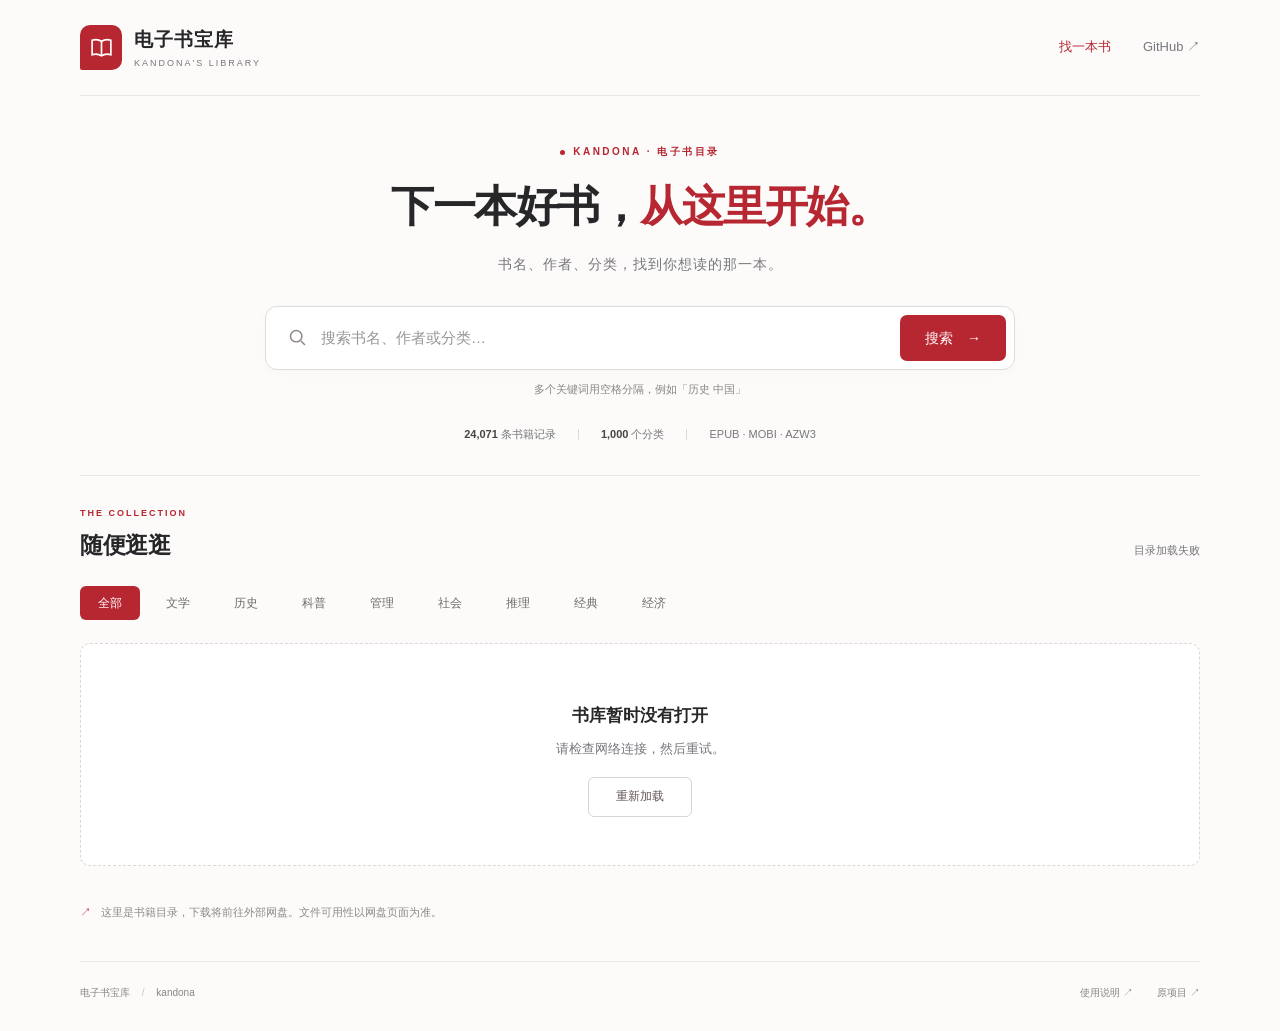
==== docs/index.html @ 30f88bad "Redesign the fork's search page with a minimal red and white library theme" ====
<!DOCTYPE html>
<html lang="zh-CN">
<head>
  <meta charset="UTF-8">
  <meta name="viewport" content="width=device-width, initial-scale=1.0">
  <meta name="description" content="kandona 的电子书宝库：按书名、作者和分类搜索电子书目录。">
  <meta name="theme-color" content="#b72732">
  <title>电子书宝库 · kandona</title>
  <link rel="stylesheet" href="styles.css">
  <script src="search.js" defer></script>
</head>
<body>
  <a class="skip-link" href="#search-input">跳到搜索</a>
  <header class="site-header page-width">
    <a class="brand" href="./" aria-label="电子书宝库首页">
      <span class="brand-icon" aria-hidden="true"><svg viewBox="0 0 24 24" fill="none" stroke="currentColor" stroke-width="1.6"><path d="M12 6c-3-2-6-2-9-1v14c3-1 6-1 9 1 3-2 6-2 9-1V5c-3-1-6-1-9 1Z"/><path d="M12 6v14"/></svg></span>
      <span>电子书宝库<small>KANDONA'S LIBRARY</small></span>
    </a>
    <nav aria-label="主导航"><a class="nav-current" href="#search-input">找一本书</a><a href="https://github.com/kandona/ebook-treasure-chest" target="_blank" rel="noopener noreferrer">GitHub <span aria-hidden="true">↗</span></a></nav>
  </header>
  <main class="page-width">
    <section class="hero" aria-labelledby="page-title">
      <p class="eyebrow"><span aria-hidden="true"></span> KANDONA · 电子书目录</p>
      <h1 id="page-title">下一本好书，<span>从这里开始。</span></h1>
      <p class="hero-description">书名、作者、分类，找到你想读的那一本。</p>
      <form id="search-form" role="search" class="search-form">
        <svg class="search-icon" viewBox="0 0 24 24" fill="none" stroke="currentColor" stroke-width="1.7" aria-hidden="true"><circle cx="10.5" cy="10.5" r="6.5"/><path d="m16 16 4.5 4.5"/></svg>
        <label class="sr-only" for="search-input">搜索书名、作者或分类</label>
        <input id="search-input" type="search" placeholder="搜索书名、作者或分类…" autocomplete="off" aria-describedby="search-hint" enterkeyhint="search">
        <button id="clear-search" class="clear-search" type="button" aria-label="清空搜索" hidden>×</button>
        <button class="search-submit" type="submit">搜索<span aria-hidden="true"> →</span></button>
      </form>
      <p id="search-hint" class="search-hint">多个关键词用空格分隔，例如「历史 中国」</p>
      <div class="library-stats" aria-label="书库概览"><span><strong id="total-books">24,071</strong> 条书籍记录</span><i aria-hidden="true"></i><span><strong id="total-categories">1,000</strong> 个分类</span><i aria-hidden="true"></i><span>EPUB · MOBI · AZW3</span></div>
    </section>
    <section class="collection" aria-labelledby="results-title">
      <div class="section-heading"><div><p class="eyebrow">THE COLLECTION</p><h2 id="results-title">随便逛逛</h2></div><p id="result-count" role="status" aria-live="polite">正在加载书籍目录…</p></div>
      <div id="category-filters" class="category-filters" role="group" aria-label="按分类筛选"><button type="button" class="category-button is-active" data-category="" aria-pressed="true">全部</button><button type="button" class="category-button" data-category="文学" aria-pressed="false">文学</button><button type="button" class="category-button" data-category="历史" aria-pressed="false">历史</button><button type="button" class="category-button" data-category="科普" aria-pressed="false">科普</button><button type="button" class="category-button" data-category="管理" aria-pressed="false">管理</button><button type="button" class="category-button" data-category="社会" aria-pressed="false">社会</button><button type="button" class="category-button" data-category="推理" aria-pressed="false">推理</button><button type="button" class="category-button" data-category="经典" aria-pressed="false">经典</button><button type="button" class="category-button" data-category="经济" aria-pressed="false">经济</button></div>
      <div id="data-notice" class="data-notice" role="status" hidden></div>
      <div id="search-results" class="book-grid" aria-busy="true"><div class="state-panel"><span class="loading-dot" aria-hidden="true"></span><h3>正在打开书库</h3><p>首次访问需要加载目录，请稍候。</p></div></div>
      <div class="more-row"><button id="show-more" class="more-button" type="button" hidden>再看一些 <span aria-hidden="true">↓</span></button></div>
      <noscript><p class="state-panel">请启用 JavaScript 以搜索书籍，也可以前往 <a href="https://github.com/kandona/ebook-treasure-chest/tree/main/md">GitHub 分类目录</a>浏览。</p></noscript>
    </section>
    <aside class="catalog-note"><span aria-hidden="true">↗</span><p>这里是书籍目录，下载将前往外部网盘。文件可用性以网盘页面为准。</p></aside>
  </main>
  <footer class="site-footer page-width"><p>电子书宝库 <span> / </span> kandona</p><div><a href="https://github.com/kandona/ebook-treasure-chest/blob/main/README.md" target="_blank" rel="noopener noreferrer">使用说明 ↗</a><a href="https://github.com/jbiaojerry/ebook-treasure-chest" target="_blank" rel="noopener noreferrer">原项目 ↗</a></div></footer>
</body>
</html>
---- docs/styles.css ----
:root{color-scheme:light;--red:#b72732;--red-hover:#96202a;--red-soft:#fbefef;--ink:#27272a;--muted:#77777d;--line:#e9e7e6;--paper:#fff;--background:#fcfbfa}
*{box-sizing:border-box}html{scroll-behavior:smooth}body{margin:0;background:var(--background);color:var(--ink);font-family:Inter,-apple-system,BlinkMacSystemFont,"Segoe UI","Microsoft YaHei","PingFang SC",sans-serif;line-height:1.6;-webkit-font-smoothing:antialiased}button,input{font:inherit}a{color:inherit;text-decoration:none}button,a,input{-webkit-tap-highlight-color:transparent}button{cursor:pointer}button:disabled{cursor:wait}button:focus-visible,a:focus-visible{outline:3px solid #b7273280;outline-offset:4px}input:focus{outline:none}[hidden]{display:none!important}.page-width{width:min(1120px,calc(100% - 80px));margin-inline:auto}.sr-only{position:absolute;width:1px;height:1px;overflow:hidden;clip-path:inset(50%);white-space:nowrap}.skip-link{position:absolute;top:-60px;left:20px;z-index:5;padding:10px;background:white;color:var(--red)}.skip-link:focus{top:10px}
.site-header{height:96px;display:flex;align-items:center;justify-content:space-between;border-bottom:1px solid var(--line)}.brand{display:flex;align-items:center;gap:12px;font-size:19px;font-weight:700;letter-spacing:1px}.brand-icon{display:grid;place-items:center;width:42px;height:45px;border-radius:10px 10px 10px 2px;background:var(--red);color:white}.brand-icon svg{width:25px;height:25px}.brand small{display:block;margin-top:1px;font-size:9px;letter-spacing:2px;font-weight:500;color:var(--muted)}nav{display:flex;align-items:center;gap:32px;font-size:13px}nav a{padding-block:10px;color:var(--muted)}nav .nav-current{color:var(--red)}nav a:hover{color:var(--red)}
.hero{text-align:center;padding:48px 0 32px}.eyebrow{margin:0 0 15px;color:var(--red);font-size:10px;font-weight:650;letter-spacing:2.5px}.hero .eyebrow{display:flex;justify-content:center;align-items:center;gap:8px}.eyebrow span{width:5px;height:5px;background:var(--red);border-radius:50%}h1{margin:0;font-size:43px;line-height:1.45;letter-spacing:-1.5px;font-weight:750}h1 span{color:var(--red)}.hero-description{margin:16px 0 30px;color:var(--muted);font-size:14px;letter-spacing:1px}.search-form{display:flex;align-items:center;gap:13px;padding:8px 8px 8px 21px;background:var(--paper);border:1px solid #dedbd9;border-radius:12px;max-width:750px;margin:auto;box-shadow:0 4px 22px #33242105;transition:border-color .2s,box-shadow .2s}.search-form:focus-within{border-color:var(--red);box-shadow:0 0 0 3px #b727320c}.search-icon{width:21px;height:21px;flex:none;color:#8b8585}.search-form input{min-width:0;flex:1;border:0;background:transparent;color:var(--ink);font-size:15px;padding:10px 0}.search-form input::placeholder{color:#9a9696}.search-form input::-webkit-search-cancel-button{-webkit-appearance:none}.search-submit{border:0;border-radius:7px;background:var(--red);color:white;padding:12px 25px;font-size:14px;white-space:nowrap}.search-submit:hover{background:var(--red-hover)}.search-submit span{margin-left:10px}.clear-search{border:0;background:transparent;color:var(--muted);font-size:23px;padding:0 5px}.search-hint{color:#8b8585;font-size:11px;margin:11px 0 27px}.library-stats{display:flex;align-items:center;justify-content:center;gap:22px;font-size:11px;color:var(--muted)}.library-stats strong{color:#4b4444;font-weight:650;font-variant-numeric:tabular-nums}.library-stats i{width:1px;height:11px;background:#ddd8d6}
.collection{border-top:1px solid var(--line);padding-top:30px}.section-heading{display:flex;align-items:flex-end;justify-content:space-between;gap:20px}.section-heading .eyebrow{font-size:9px;margin-bottom:6px;letter-spacing:2px}h2{margin:0;font-size:23px;font-weight:650;letter-spacing:-.5px}#result-count{font-size:11px;color:var(--muted);margin:0 0 4px;text-align:right}.category-filters{display:flex;flex-wrap:wrap;gap:8px;margin:22px 0 23px}.category-button{background:transparent;border:1px solid transparent;border-radius:6px;color:#716b6b;font-size:12px;line-height:1.5;padding:7px 17px;transition:background .15s,color .15s}.category-button:hover{background:#f2eded;color:var(--red)}.category-button.is-active{background:var(--red);color:#fff}.book-grid{display:grid;grid-template-columns:repeat(3,minmax(0,1fr));gap:16px}.book-card{min-width:0;display:flex;flex-direction:column;background:var(--paper);border:1px solid var(--line);border-radius:10px;padding:22px 23px 18px;transition:border-color .2s,box-shadow .2s}.book-card:hover{border-color:#dcb2b3;box-shadow:0 5px 18px #47202005}.card-top{display:flex;align-items:center;justify-content:space-between;gap:12px;margin-bottom:13px}.book-category{max-width:80%;overflow:hidden;white-space:nowrap;text-overflow:ellipsis;color:var(--red);background:var(--red-soft);border-radius:3px;padding:2px 7px;font-size:10px}.book-number{font-size:10px;color:#b9b3b3;font-variant-numeric:tabular-nums;letter-spacing:1px}.book-title{font-size:16px;font-weight:650;margin:0 0 8px;line-height:1.7;min-height:54px;overflow-wrap:anywhere;display:-webkit-box;-webkit-line-clamp:2;-webkit-box-orient:vertical;overflow:hidden}.book-author{margin:0 0 20px;color:var(--muted);font-size:11px;white-space:nowrap;overflow:hidden;text-overflow:ellipsis}.card-bottom{margin-top:auto;padding-top:13px;border-top:1px solid #f1eeee;display:flex;align-items:center;justify-content:space-between;gap:10px}.book-formats{color:#9b9292;font-size:9px;letter-spacing:.2px;overflow-wrap:anywhere}.download-link{flex:none;font-size:11px;font-weight:600;color:var(--red)}.download-link span{margin-left:6px}.download-link:hover{color:var(--red-hover);text-decoration:underline}.download-unavailable{font-size:11px;color:var(--muted)}mark{background:#ffe2be;color:#602c20;border-radius:2px;padding:0 1px}.more-row{text-align:center;margin-top:28px}.more-button,.retry-button{background:#fff;border:1px solid #dcd5d5;border-radius:6px;padding:9px 27px;font-size:12px;color:#675757}.more-button:hover,.retry-button:hover{border-color:var(--red);color:var(--red)}.more-button span{margin-left:18px}.state-panel{grid-column:1/-1;text-align:center;border:1px dashed #ded5d5;border-radius:10px;background:#fff;padding:48px 20px}.state-panel h3{font-size:17px;font-weight:600;margin:10px 0}.state-panel p{font-size:13px;color:var(--muted);margin:5px 0 18px}.loading-dot{display:inline-block;width:12px;height:12px;background:var(--red);border-radius:50%;animation:breathe 1s ease-in-out infinite alternate}.data-notice{background:var(--red-soft);color:#87464b;padding:10px 15px;margin-bottom:18px;border-radius:6px;font-size:12px}.catalog-note{display:flex;align-items:center;gap:10px;color:#918888;margin:38px 0 40px;font-size:11px}.catalog-note>span{color:var(--red)}.catalog-note p{margin:0}.site-footer{border-top:1px solid var(--line);padding:23px 0 30px;display:flex;align-items:center;justify-content:space-between;gap:16px;font-size:10px;color:#8c8282}.site-footer p{margin:0}.site-footer p span{margin:0 9px;color:#ccc2c2}.site-footer div{display:flex;gap:24px}.site-footer a:hover{color:var(--red)}@keyframes breathe{to{opacity:.3;transform:scale(.8)}}
@media(max-width:900px){.page-width{width:calc(100% - 48px)}.book-grid{grid-template-columns:repeat(2,minmax(0,1fr))}h1{font-size:36px}.category-button{padding-inline:14px}}
@media(max-width:560px){.page-width{width:calc(100% - 36px)}.site-header{height:80px}.brand{font-size:16px;gap:9px}.brand-icon{width:35px;height:38px;border-radius:8px 8px 8px 2px}.brand small{font-size:8px;letter-spacing:1.1px}nav{gap:16px;font-size:11px}nav .nav-current{display:none}.hero{padding:42px 0 31px}h1{font-size:31px;letter-spacing:-1px;line-height:1.55}h1 span{display:block}.hero-description{font-size:12px;letter-spacing:0;margin:13px 0 23px}.hero .eyebrow{font-size:9px;letter-spacing:1.8px;margin-bottom:14px}.search-form{padding:6px 6px 6px 12px;gap:8px;border-radius:9px}.search-icon{width:17px;height:17px}.search-form input{font-size:16px;width:100px}.search-submit{padding:10px 15px;font-size:12px}.search-submit span{display:none}.search-hint{font-size:10px;margin-bottom:22px}.library-stats{gap:9px;font-size:9px;flex-wrap:wrap}.collection{padding-top:24px}.section-heading{gap:10px}h2{font-size:21px}#result-count{font-size:10px;max-width:165px}.category-filters{gap:5px;margin:18px 0}.category-button{font-size:11px;padding:6px 11px}.book-grid{grid-template-columns:minmax(0,1fr);gap:12px}.book-card{padding:18px 20px 16px}.book-title{min-height:0;margin-bottom:8px}.book-author{margin-bottom:16px}.card-top{margin-bottom:10px}.book-formats{font-size:10px}.download-link{font-size:12px}.site-footer{align-items:flex-start;font-size:9px}.site-footer div{gap:13px}.catalog-note{font-size:10px;margin:28px 0}}
@media(prefers-reduced-motion:reduce){html{scroll-behavior:auto}*,*::before,*::after{transition:none!important;animation:none!important}}
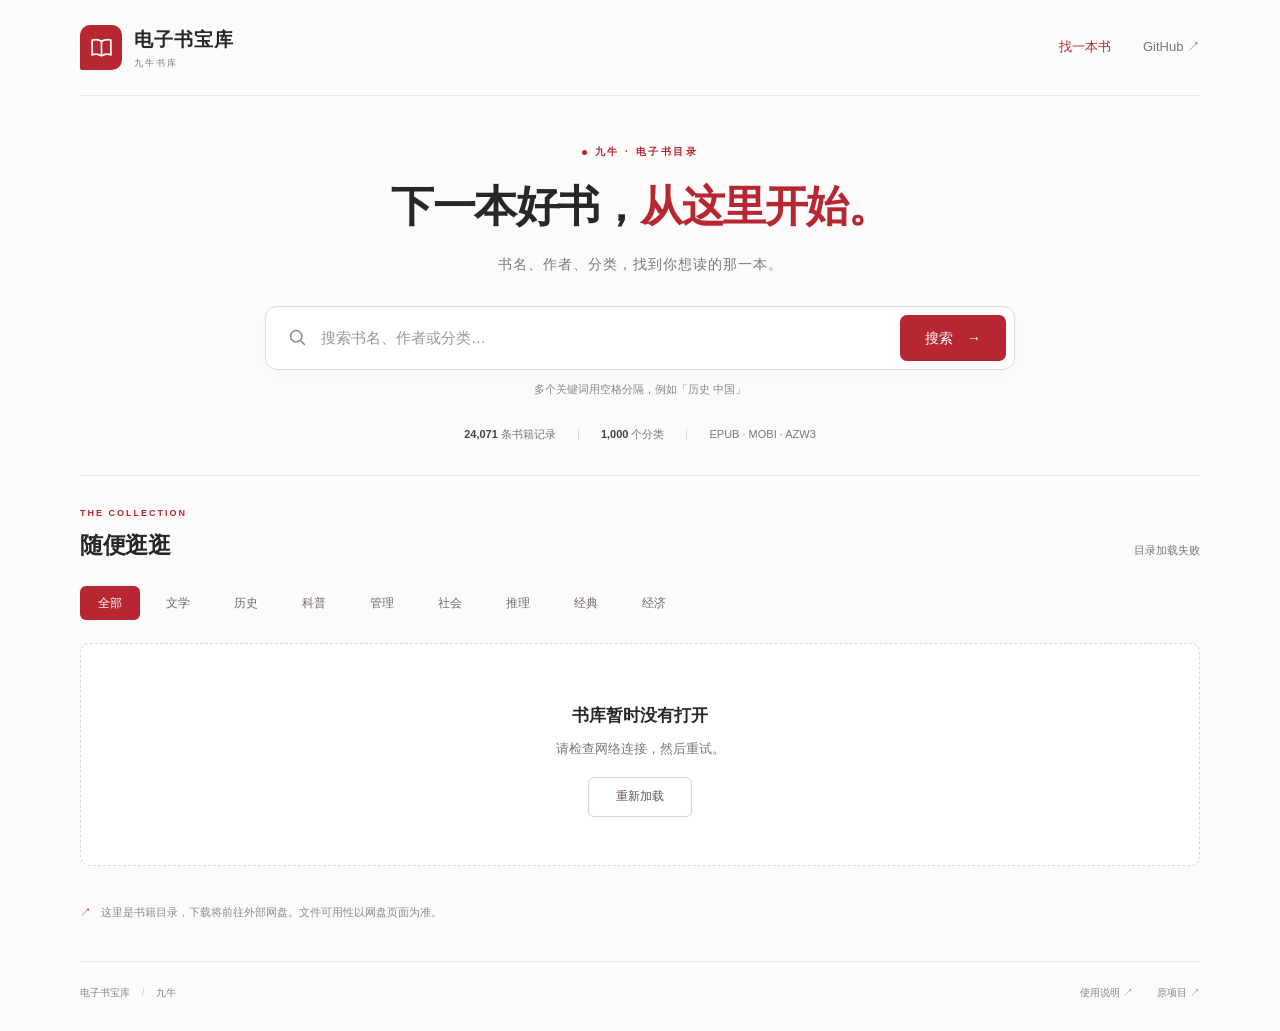
==== commit c193006d: "Rename visible library branding to 九牛" ====
--- a/docs/index.html
+++ b/docs/index.html
@@ -3,9 +3,9 @@
 <head>
   <meta charset="UTF-8">
   <meta name="viewport" content="width=device-width, initial-scale=1.0">
-  <meta name="description" content="kandona 的电子书宝库：按书名、作者和分类搜索电子书目录。">
+  <meta name="description" content="九牛的电子书宝库：按书名、作者和分类搜索电子书目录。">
   <meta name="theme-color" content="#b72732">
-  <title>电子书宝库 · kandona</title>
+  <title>电子书宝库 · 九牛</title>
   <link rel="stylesheet" href="styles.css">
   <script src="search.js" defer></script>
 </head>
@@ -14,13 +14,13 @@
   <header class="site-header page-width">
     <a class="brand" href="./" aria-label="电子书宝库首页">
       <span class="brand-icon" aria-hidden="true"><svg viewBox="0 0 24 24" fill="none" stroke="currentColor" stroke-width="1.6"><path d="M12 6c-3-2-6-2-9-1v14c3-1 6-1 9 1 3-2 6-2 9-1V5c-3-1-6-1-9 1Z"/><path d="M12 6v14"/></svg></span>
-      <span>电子书宝库<small>KANDONA'S LIBRARY</small></span>
+      <span>电子书宝库<small>九牛书库</small></span>
     </a>
     <nav aria-label="主导航"><a class="nav-current" href="#search-input">找一本书</a><a href="https://github.com/kandona/ebook-treasure-chest" target="_blank" rel="noopener noreferrer">GitHub <span aria-hidden="true">↗</span></a></nav>
   </header>
   <main class="page-width">
     <section class="hero" aria-labelledby="page-title">
-      <p class="eyebrow"><span aria-hidden="true"></span> KANDONA · 电子书目录</p>
+      <p class="eyebrow"><span aria-hidden="true"></span> 九牛 · 电子书目录</p>
       <h1 id="page-title">下一本好书，<span>从这里开始。</span></h1>
       <p class="hero-description">书名、作者、分类，找到你想读的那一本。</p>
       <form id="search-form" role="search" class="search-form">
@@ -43,6 +43,6 @@
     </section>
     <aside class="catalog-note"><span aria-hidden="true">↗</span><p>这里是书籍目录，下载将前往外部网盘。文件可用性以网盘页面为准。</p></aside>
   </main>
-  <footer class="site-footer page-width"><p>电子书宝库 <span> / </span> kandona</p><div><a href="https://github.com/kandona/ebook-treasure-chest/blob/main/README.md" target="_blank" rel="noopener noreferrer">使用说明 ↗</a><a href="https://github.com/jbiaojerry/ebook-treasure-chest" target="_blank" rel="noopener noreferrer">原项目 ↗</a></div></footer>
+  <footer class="site-footer page-width"><p>电子书宝库 <span> / </span> 九牛</p><div><a href="https://github.com/kandona/ebook-treasure-chest/blob/main/README.md" target="_blank" rel="noopener noreferrer">使用说明 ↗</a><a href="https://github.com/jbiaojerry/ebook-treasure-chest" target="_blank" rel="noopener noreferrer">原项目 ↗</a></div></footer>
 </body>
 </html>
